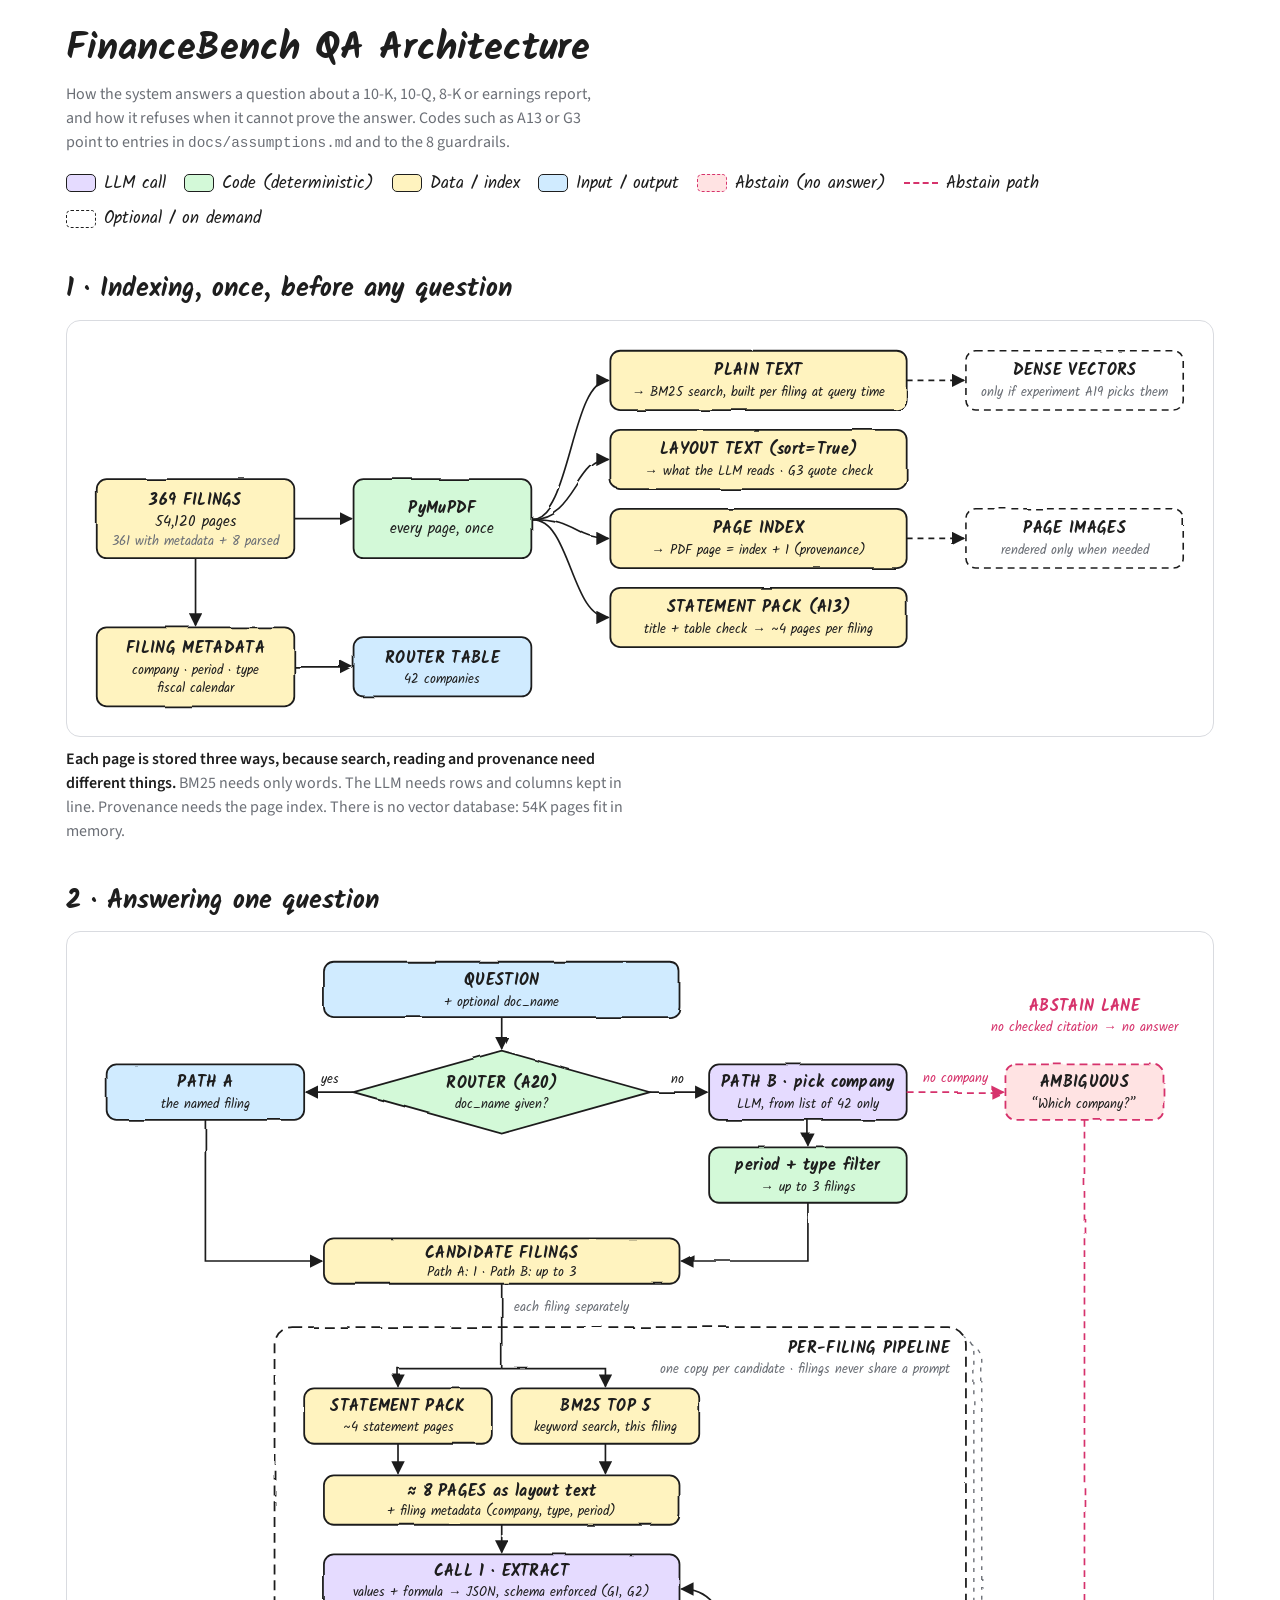
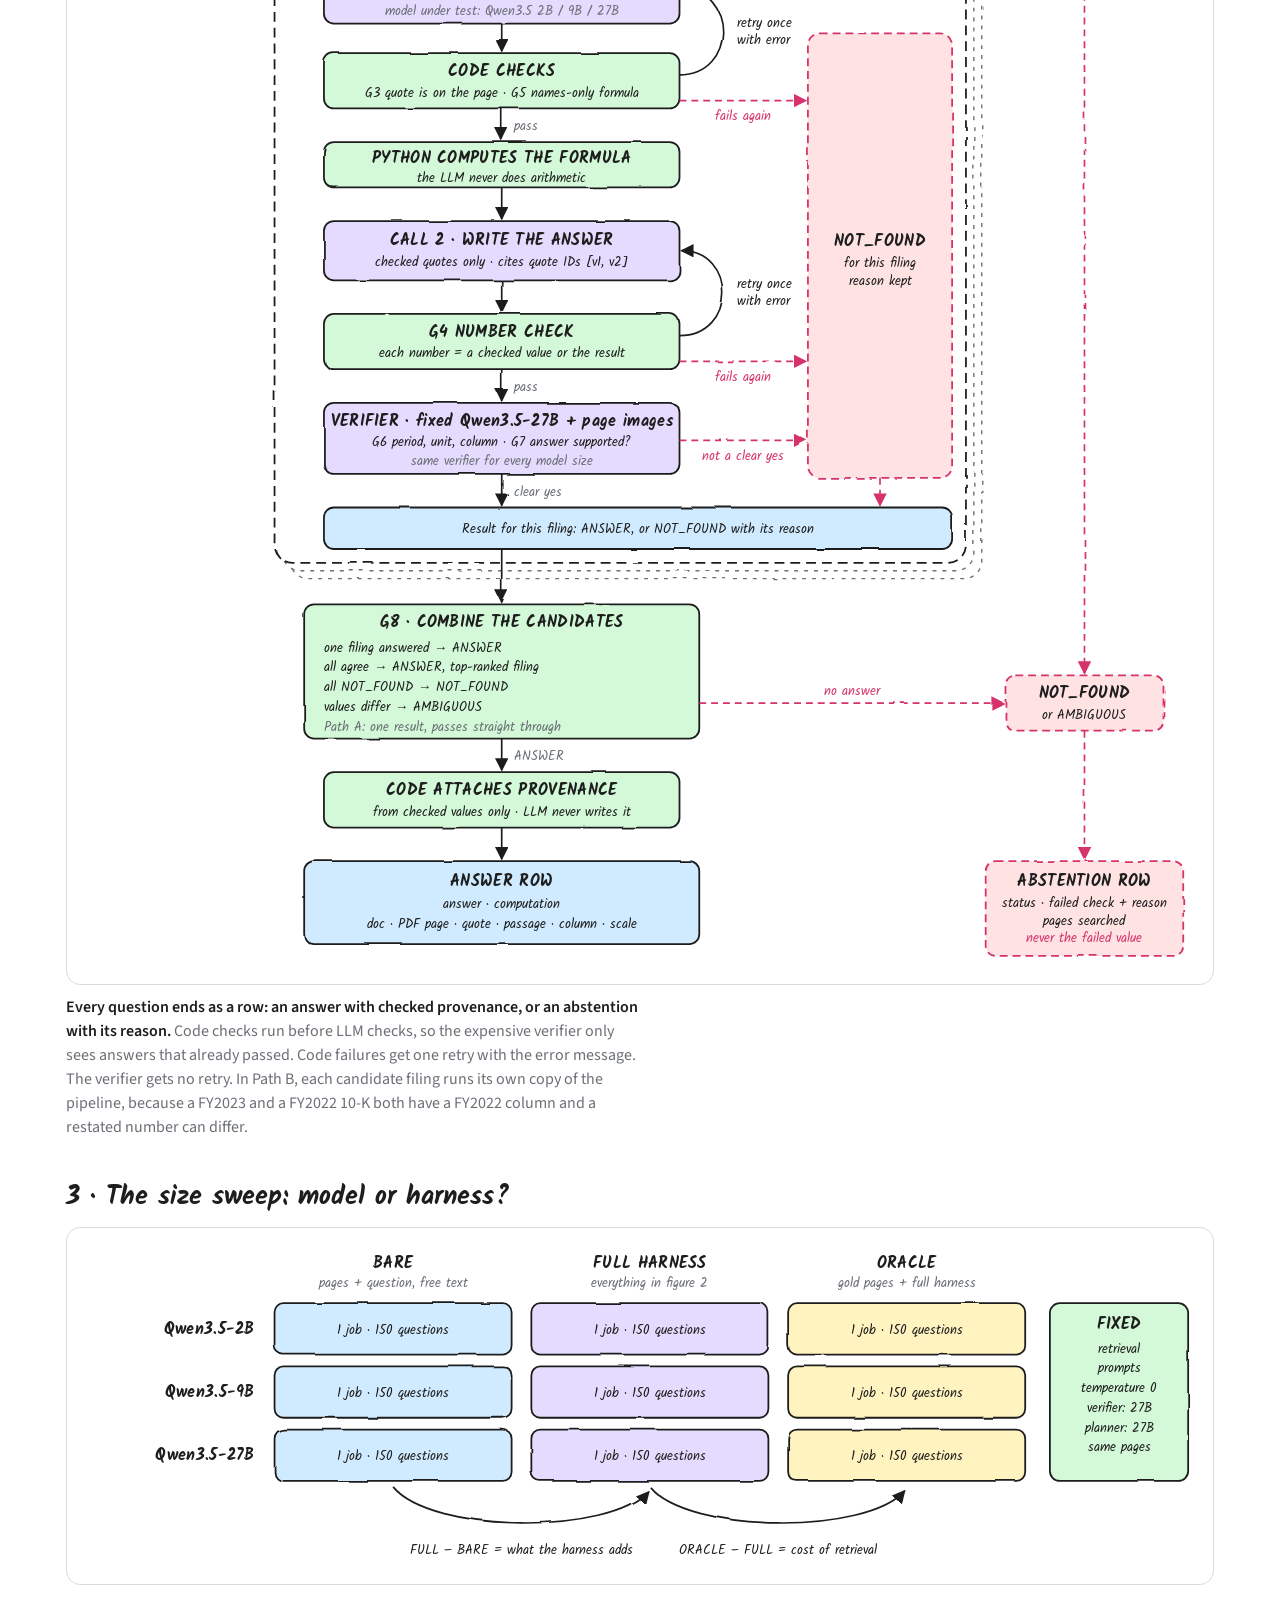
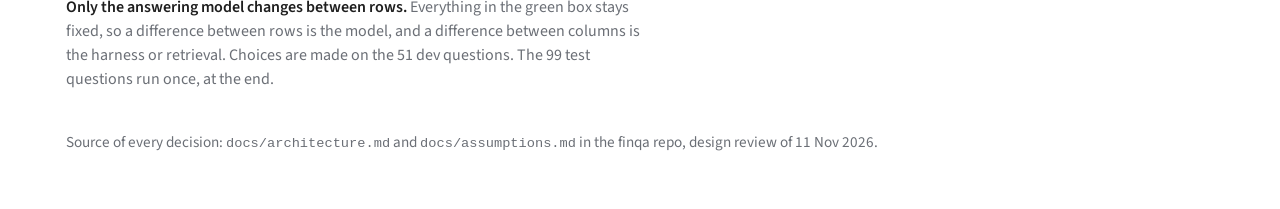
==== docs/diagrams/architecture.html @ 6e7d1ab0 "Record design review: assumptions, architecture, diagrams, dev/test split" ====
<!doctype html>
<html lang="en">
<head>
<meta charset="utf-8">
<meta name="viewport" content="width=device-width, initial-scale=1, viewport-fit=cover">
<title>FinanceBench QA Architecture</title>
<link rel="preconnect" href="https://fonts.googleapis.com">
<link rel="preconnect" href="https://fonts.gstatic.com" crossorigin>
<link rel="stylesheet" href="https://fonts.googleapis.com/css2?family=Kalam:wght@300;400;700&family=Source+Sans+3:wght@400;600&display=swap">
<style>
/* Layout: a whiteboard sheet. Header + legend, then three hand-drawn figures stacked, each scrolls sideways on phones. */
:root{
  --paper:#ffffff; --ink:#1e1e1e; --muted:#6b6f76; --rule:#d9dbe0;
  --llm:#e5dbff; --code:#d3f9d8; --data:#fff3bf; --io:#d0ebff;
  --stop:#ffe3e3; --stop-ink:#d6336c;
  --hand:"Kalam","Comic Sans MS","Segoe Print",cursive;
  --body:"Source Sans 3","Segoe UI",system-ui,sans-serif;
}
@media (prefers-color-scheme: dark){:root:not([data-theme="light"]){
  --paper:#18191b; --ink:#e4e4e4; --muted:#9ba0a8; --rule:#34363a;
  --llm:#3a2f60; --code:#1f3f2b; --data:#4a3f14; --io:#1b3a57;
  --stop:#4a1f2c; --stop-ink:#ff8fab; color-scheme:dark}}
:root[data-theme="dark"]{
  --paper:#18191b; --ink:#e4e4e4; --muted:#9ba0a8; --rule:#34363a;
  --llm:#3a2f60; --code:#1f3f2b; --data:#4a3f14; --io:#1b3a57;
  --stop:#4a1f2c; --stop-ink:#ff8fab; color-scheme:dark}
body{background:var(--paper);color:var(--ink);font-family:var(--body);font-size:16px;line-height:1.5}
.wrap{max-width:1180px;margin:0 auto;padding-block:28px 56px;
  padding-left:max(16px,env(safe-area-inset-left,0px));padding-right:max(16px,env(safe-area-inset-right,0px));
  display:grid;gap:40px}
header{display:grid;gap:12px}
h1{font-family:var(--hand);font-weight:700;font-size:2.4rem;line-height:1.1;margin:0;text-wrap:balance}
h2{font-family:var(--hand);font-weight:700;font-size:1.6rem;margin:0;text-wrap:balance}
.lede{margin:0;max-width:68ch;color:var(--muted)}
.legend{display:flex;flex-wrap:wrap;gap:10px 18px;margin:4px 0 0;padding:0;list-style:none;font-family:var(--hand);font-size:1.05rem}
.legend li{display:flex;align-items:center;gap:8px}
.sw{width:30px;height:18px;border:1.8px solid var(--ink);border-radius:5px;flex:none}
.sw.llm{background:var(--llm)}.sw.code{background:var(--code)}.sw.data{background:var(--data)}.sw.io{background:var(--io)}
.sw.stop{background:var(--stop);border:1.8px dashed var(--stop-ink)}
.sw.opt{background:transparent;border-style:dashed}
.ln{width:34px;height:0;border-top:2px dashed var(--stop-ink);flex:none}
figure{margin:0;display:grid;gap:10px}
.scroll{overflow-x:auto;border:1.5px solid var(--rule);border-radius:14px;padding:10px}
.dia{display:block;width:100%;min-width:880px;height:auto;color:var(--ink)}
figcaption{max-width:72ch;color:var(--muted)}
figcaption b{color:var(--ink);font-weight:600}
.dia text{fill:currentColor;font-family:var(--hand);font-size:15px}
.dia .t{font-weight:700;font-size:16px;letter-spacing:.02em}
.dia .s{font-size:13.5px}
.dia .m{fill:var(--muted)}
.dia .r{fill:var(--stop-ink)}
.dia .llm{fill:var(--llm);stroke:currentColor;stroke-width:1.8}
.dia .code{fill:var(--code);stroke:currentColor;stroke-width:1.8}
.dia .data{fill:var(--data);stroke:currentColor;stroke-width:1.8}
.dia .io{fill:var(--io);stroke:currentColor;stroke-width:1.8}
.dia .stopbox{fill:var(--stop);stroke:var(--stop-ink);stroke-width:1.8;stroke-dasharray:8 5}
.dia .opt{fill:var(--paper);stroke:currentColor;stroke-width:1.6;stroke-dasharray:7 5}
.dia .cont{fill:var(--paper);stroke:currentColor;stroke-width:1.8;stroke-dasharray:10 6}
.dia .shadow{fill:var(--paper);stroke:var(--muted);stroke-width:1.4;stroke-dasharray:4 6}
.dia .ar{fill:none;stroke:currentColor;stroke-width:1.7}
.dia .ar.stop{stroke:var(--stop-ink);stroke-dasharray:7 5}
.dia .ar.optl{stroke-dasharray:6 5}
.dia .mk{fill:currentColor}
.dia .mkstop{fill:var(--stop-ink)}
footer{color:var(--muted);font-size:.95rem}
code{font-family:ui-monospace,SFMono-Regular,Menlo,monospace;font-size:.9em}
@media (max-width:520px){h1{font-size:1.9rem}}
</style>
<style>html,body{margin:0}*{box-sizing:border-box}</style>
</head>
<body>

<div class="wrap">
  <header>
    <h1>FinanceBench QA Architecture</h1>
    <p class="lede">How the system answers a question about a 10-K, 10-Q, 8-K or earnings report, and how it refuses when it cannot prove the answer. Codes such as A13 or G3 point to entries in <code>docs/assumptions.md</code> and to the 8 guardrails.</p>
    <ul class="legend" aria-label="Legend">
      <li><span class="sw llm"></span>LLM call</li>
      <li><span class="sw code"></span>Code (deterministic)</li>
      <li><span class="sw data"></span>Data / index</li>
      <li><span class="sw io"></span>Input / output</li>
      <li><span class="sw stop"></span>Abstain (no answer)</li>
      <li><span class="ln"></span>Abstain path</li>
      <li><span class="sw opt"></span>Optional / on demand</li>
    </ul>
  </header>

  <!-- FIGURE 1: OFFLINE -->
  <figure>
    <h2>1 · Indexing, once, before any question</h2>
    <div class="scroll">
    <svg class="dia" viewBox="0 0 1140 400" role="img" aria-label="369 PDF filings are parsed once by PyMuPDF into plain text for search, layout text for the LLM, page indexes for provenance, and a statement pack per filing. Metadata feeds the router. Dense vectors and page images are optional.">
      <defs>
        <filter id="rg1" x="-3%" y="-3%" width="106%" height="106%"><feTurbulence type="fractalNoise" baseFrequency="0.022" numOctaves="2" seed="4"/><feDisplacementMap in="SourceGraphic" scale="2.6"/></filter>
        <marker id="ak1" viewBox="0 0 10 10" refX="9" refY="5" markerWidth="8" markerHeight="8" orient="auto-start-reverse"><path class="mk" d="M0,0 L10,5 L0,10 z"/></marker>
      </defs>
      <g filter="url(#rg1)">
        <rect class="data" x="20" y="150" width="200" height="80" rx="10"/>
        <rect class="code" x="280" y="150" width="180" height="80" rx="10"/>
        <rect class="data" x="540" y="20" width="300" height="60" rx="10"/>
        <rect class="data" x="540" y="100" width="300" height="60" rx="10"/>
        <rect class="data" x="540" y="180" width="300" height="60" rx="10"/>
        <rect class="data" x="540" y="260" width="300" height="60" rx="10"/>
        <rect class="opt" x="900" y="20" width="220" height="60" rx="10"/>
        <rect class="opt" x="900" y="180" width="220" height="60" rx="10"/>
        <rect class="data" x="20" y="300" width="200" height="80" rx="10"/>
        <rect class="io" x="280" y="310" width="180" height="60" rx="10"/>
        <path class="ar" d="M220,190 H278" marker-end="url(#ak1)"/>
        <path class="ar" d="M460,190 C500,190 500,50 538,50" marker-end="url(#ak1)"/>
        <path class="ar" d="M460,190 C505,190 505,130 538,130" marker-end="url(#ak1)"/>
        <path class="ar" d="M460,190 C505,190 505,210 538,210" marker-end="url(#ak1)"/>
        <path class="ar" d="M460,190 C500,190 500,290 538,290" marker-end="url(#ak1)"/>
        <path class="ar optl" d="M840,50 H898" marker-end="url(#ak1)"/>
        <path class="ar optl" d="M840,210 H898" marker-end="url(#ak1)"/>
        <path class="ar" d="M120,230 V298" marker-end="url(#ak1)"/>
        <path class="ar" d="M220,340 H278" marker-end="url(#ak1)"/>
      </g>
      <text class="t" x="120" y="176" text-anchor="middle">369 FILINGS</text>
      <text x="120" y="197" text-anchor="middle">54,120 pages</text>
      <text class="s m" x="120" y="217" text-anchor="middle">361 with metadata + 8 parsed</text>
      <text class="t" x="370" y="184" text-anchor="middle">PyMuPDF</text>
      <text x="370" y="205" text-anchor="middle">every page, once</text>
      <text class="t" x="690" y="45" text-anchor="middle">PLAIN TEXT</text>
      <text class="s" x="690" y="66" text-anchor="middle">→ BM25 search, built per filing at query time</text>
      <text class="t" x="690" y="125" text-anchor="middle">LAYOUT TEXT (sort=True)</text>
      <text class="s" x="690" y="146" text-anchor="middle">→ what the LLM reads · G3 quote check</text>
      <text class="t" x="690" y="205" text-anchor="middle">PAGE INDEX</text>
      <text class="s" x="690" y="226" text-anchor="middle">→ PDF page = index + 1 (provenance)</text>
      <text class="t" x="690" y="285" text-anchor="middle">STATEMENT PACK (A13)</text>
      <text class="s" x="690" y="306" text-anchor="middle">title + table check → ~4 pages per filing</text>
      <text class="t" x="1010" y="45" text-anchor="middle">DENSE VECTORS</text>
      <text class="s m" x="1010" y="66" text-anchor="middle">only if experiment A19 picks them</text>
      <text class="t" x="1010" y="205" text-anchor="middle">PAGE IMAGES</text>
      <text class="s m" x="1010" y="226" text-anchor="middle">rendered only when needed</text>
      <text class="t" x="120" y="326" text-anchor="middle">FILING METADATA</text>
      <text class="s" x="120" y="347" text-anchor="middle">company · period · type</text>
      <text class="s" x="120" y="366" text-anchor="middle">fiscal calendar</text>
      <text class="t" x="370" y="336" text-anchor="middle">ROUTER TABLE</text>
      <text class="s" x="370" y="356" text-anchor="middle">42 companies</text>
    </svg>
    </div>
    <figcaption><b>Each page is stored three ways, because search, reading and provenance need different things.</b> BM25 needs only words. The LLM needs rows and columns kept in line. Provenance needs the page index. There is no vector database: 54K pages fit in memory.</figcaption>
  </figure>

  <!-- FIGURE 2: ONLINE -->
  <figure>
    <h2>2 · Answering one question</h2>
    <div class="scroll">
    <svg class="dia" viewBox="0 0 1140 1652" role="img" aria-label="A question goes through the router to up to three candidate filings. Each filing runs its own pipeline: retrieval, call 1 extracts values and a formula, code checks quotes and the formula, Python computes, call 2 writes the answer, code checks the numbers, a fixed 27B verifier checks against page images. Any failure leads to NOT_FOUND for that filing. G8 combines the filings. Code attaches the provenance to an answer. Abstentions produce a row with the reason and never the failed value.">
      <defs>
        <filter id="rg2" x="-3%" y="-3%" width="106%" height="106%"><feTurbulence type="fractalNoise" baseFrequency="0.022" numOctaves="2" seed="7"/><feDisplacementMap in="SourceGraphic" scale="2.6"/></filter>
        <marker id="ak2" viewBox="0 0 10 10" refX="9" refY="5" markerWidth="8" markerHeight="8" orient="auto-start-reverse"><path class="mk" d="M0,0 L10,5 L0,10 z"/></marker>
        <marker id="as2" viewBox="0 0 10 10" refX="9" refY="5" markerWidth="8" markerHeight="8" orient="auto-start-reverse"><path class="mkstop" d="M0,0 L10,5 L0,10 z"/></marker>
      </defs>

      <g filter="url(#rg2)">
        <!-- input + router -->
        <rect class="io" x="250" y="20" width="360" height="56" rx="10"/>
        <path class="ar" d="M430,76 V108" marker-end="url(#ak2)"/>
        <polygon class="code" points="280,152 430,110 580,152 430,194"/>
        <path class="ar" d="M280,152 H232" marker-end="url(#ak2)"/>
        <rect class="io" x="30" y="124" width="200" height="56" rx="10"/>
        <path class="ar" d="M580,152 H638" marker-end="url(#ak2)"/>
        <rect class="llm" x="640" y="124" width="200" height="56" rx="10"/>
        <path class="ar" d="M740,180 V206" marker-end="url(#ak2)"/>
        <rect class="code" x="640" y="208" width="200" height="56" rx="10"/>
        <path class="ar stop" d="M840,152 H938" marker-end="url(#as2)"/>
        <rect class="stopbox" x="940" y="124" width="160" height="56" rx="10"/>
        <!-- candidates -->
        <rect class="data" x="250" y="300" width="360" height="46" rx="10"/>
        <path class="ar" d="M130,180 V323 H248" marker-end="url(#ak2)"/>
        <path class="ar" d="M740,264 V323 H612" marker-end="url(#ak2)"/>
        <!-- per-filing container, stacked to show copies -->
        <rect class="shadow" x="216" y="406" width="700" height="846" rx="18"/>
        <rect class="shadow" x="208" y="398" width="700" height="846" rx="18"/>
        <rect class="cont" x="200" y="390" width="700" height="846" rx="18"/>
        <path class="ar" d="M430,346 V432"/>
        <path class="ar" d="M430,432 H325 V450" marker-end="url(#ak2)"/>
        <path class="ar" d="M430,432 H535 V450" marker-end="url(#ak2)"/>
        <rect class="data" x="230" y="452" width="190" height="56" rx="10"/>
        <rect class="data" x="440" y="452" width="190" height="56" rx="10"/>
        <path class="ar" d="M325,508 V538" marker-end="url(#ak2)"/>
        <path class="ar" d="M535,508 V538" marker-end="url(#ak2)"/>
        <rect class="data" x="250" y="540" width="360" height="50" rx="10"/>
        <path class="ar" d="M430,590 V618" marker-end="url(#ak2)"/>
        <rect class="llm" x="250" y="620" width="360" height="70" rx="10"/>
        <path class="ar" d="M430,690 V718" marker-end="url(#ak2)"/>
        <rect class="code" x="250" y="720" width="360" height="56" rx="10"/>
        <path class="ar" d="M610,742 C668,742 668,655 612,655" marker-end="url(#ak2)"/>
        <path class="ar stop" d="M610,768 H738" marker-end="url(#as2)"/>
        <path class="ar" d="M430,776 V808" marker-end="url(#ak2)"/>
        <rect class="code" x="250" y="810" width="360" height="46" rx="10"/>
        <path class="ar" d="M430,856 V888" marker-end="url(#ak2)"/>
        <rect class="llm" x="250" y="890" width="360" height="60" rx="10"/>
        <path class="ar" d="M430,950 V982" marker-end="url(#ak2)"/>
        <rect class="code" x="250" y="984" width="360" height="56" rx="10"/>
        <path class="ar" d="M610,1006 C668,1006 668,920 612,920" marker-end="url(#ak2)"/>
        <path class="ar stop" d="M610,1032 H738" marker-end="url(#as2)"/>
        <path class="ar" d="M430,1040 V1072" marker-end="url(#ak2)"/>
        <rect class="llm" x="250" y="1074" width="360" height="72" rx="10"/>
        <path class="ar stop" d="M610,1112 H738" marker-end="url(#as2)"/>
        <rect class="stopbox" x="740" y="700" width="146" height="450" rx="12"/>
        <path class="ar" d="M430,1146 V1178" marker-end="url(#ak2)"/>
        <path class="ar stop" d="M813,1150 V1178" marker-end="url(#as2)"/>
        <rect class="io" x="250" y="1180" width="636" height="42" rx="10"/>
        <!-- combine -->
        <path class="ar" d="M430,1222 V1276" marker-end="url(#ak2)"/>
        <rect class="code" x="230" y="1278" width="400" height="136" rx="10"/>
        <path class="ar stop" d="M630,1378 H938" marker-end="url(#as2)"/>
        <rect class="stopbox" x="940" y="1350" width="160" height="56" rx="10"/>
        <path class="ar" d="M430,1414 V1446" marker-end="url(#ak2)"/>
        <rect class="code" x="250" y="1448" width="360" height="56" rx="10"/>
        <path class="ar" d="M430,1504 V1536" marker-end="url(#ak2)"/>
        <rect class="io" x="230" y="1538" width="400" height="84" rx="10"/>
        <!-- abstain lane -->
        <path class="ar stop" d="M1020,180 V1348" marker-end="url(#as2)"/>
        <path class="ar stop" d="M1020,1406 V1536" marker-end="url(#as2)"/>
        <rect class="stopbox" x="920" y="1538" width="200" height="96" rx="10"/>
      </g>

      <!-- labels: input + router -->
      <text class="t" x="430" y="44" text-anchor="middle">QUESTION</text>
      <text class="s" x="430" y="65" text-anchor="middle">+ optional doc_name</text>
      <text class="t" x="430" y="148" text-anchor="middle">ROUTER (A20)</text>
      <text class="s" x="430" y="168" text-anchor="middle">doc_name given?</text>
      <text class="s" x="256" y="143" text-anchor="middle">yes</text>
      <text class="t" x="130" y="147" text-anchor="middle">PATH A</text>
      <text class="s" x="130" y="168" text-anchor="middle">the named filing</text>
      <text class="s" x="608" y="143" text-anchor="middle">no</text>
      <text class="t" x="740" y="147" text-anchor="middle">PATH B · pick company</text>
      <text class="s" x="740" y="168" text-anchor="middle">LLM, from list of 42 only</text>
      <text class="t" x="740" y="231" text-anchor="middle">period + type filter</text>
      <text class="s" x="740" y="252" text-anchor="middle">→ up to 3 filings</text>
      <text class="s r" x="889" y="142" text-anchor="middle">no company</text>
      <text class="t r" x="1020" y="70" text-anchor="middle">ABSTAIN LANE</text>
      <text class="s r" x="1020" y="90" text-anchor="middle">no checked citation → no answer</text>
      <text class="t" x="1020" y="147" text-anchor="middle">AMBIGUOUS</text>
      <text class="s" x="1020" y="168" text-anchor="middle">“Which company?”</text>
      <text class="t" x="430" y="320" text-anchor="middle">CANDIDATE FILINGS</text>
      <text class="s" x="430" y="338" text-anchor="middle">Path A: 1 · Path B: up to 3</text>
      <text class="s m" x="442" y="374">each filing separately</text>

      <!-- container -->
      <text class="t" x="884" y="416" text-anchor="end">PER-FILING PIPELINE</text>
      <text class="s m" x="884" y="436" text-anchor="end">one copy per candidate · filings never share a prompt</text>
      <text class="t" x="325" y="475" text-anchor="middle">STATEMENT PACK</text>
      <text class="s" x="325" y="495" text-anchor="middle">~4 statement pages</text>
      <text class="t" x="535" y="475" text-anchor="middle">BM25 TOP 5</text>
      <text class="s" x="535" y="495" text-anchor="middle">keyword search, this filing</text>
      <text class="t" x="430" y="561" text-anchor="middle">≈ 8 PAGES as layout text</text>
      <text class="s" x="430" y="580" text-anchor="middle">+ filing metadata (company, type, period)</text>
      <text class="t" x="430" y="642" text-anchor="middle">CALL 1 · EXTRACT</text>
      <text class="s" x="430" y="662" text-anchor="middle">values + formula → JSON, schema enforced (G1, G2)</text>
      <text class="s m" x="430" y="681" text-anchor="middle">model under test: Qwen3.5 2B / 9B / 27B</text>
      <text class="t" x="430" y="743" text-anchor="middle">CODE CHECKS</text>
      <text class="s" x="430" y="764" text-anchor="middle">G3 quote is on the page · G5 names-only formula</text>
      <text class="s" x="668" y="694">retry once</text>
      <text class="s" x="668" y="711">with error</text>
      <text class="s r" x="674" y="788" text-anchor="middle">fails again</text>
      <text class="s m" x="442" y="798">pass</text>
      <text class="t" x="430" y="831" text-anchor="middle">PYTHON COMPUTES THE FORMULA</text>
      <text class="s" x="430" y="850" text-anchor="middle">the LLM never does arithmetic</text>
      <text class="t" x="430" y="914" text-anchor="middle">CALL 2 · WRITE THE ANSWER</text>
      <text class="s" x="430" y="935" text-anchor="middle">checked quotes only · cites quote IDs [v1, v2]</text>
      <text class="t" x="430" y="1007" text-anchor="middle">G4 NUMBER CHECK</text>
      <text class="s" x="430" y="1028" text-anchor="middle">each number = a checked value or the result</text>
      <text class="s" x="668" y="958">retry once</text>
      <text class="s" x="668" y="975">with error</text>
      <text class="s r" x="674" y="1052" text-anchor="middle">fails again</text>
      <text class="s m" x="442" y="1062">pass</text>
      <text class="t" x="430" y="1097" text-anchor="middle">VERIFIER · fixed Qwen3.5-27B + page images</text>
      <text class="s" x="430" y="1118" text-anchor="middle">G6 period, unit, column · G7 answer supported?</text>
      <text class="s m" x="430" y="1137" text-anchor="middle">same verifier for every model size</text>
      <text class="s r" x="674" y="1132" text-anchor="middle">not a clear yes</text>
      <text class="t" x="813" y="915" text-anchor="middle">NOT_FOUND</text>
      <text class="s" x="813" y="936" text-anchor="middle">for this filing</text>
      <text class="s" x="813" y="955" text-anchor="middle">reason kept</text>
      <text class="s m" x="442" y="1168">clear yes</text>
      <text class="s" x="568" y="1206" text-anchor="middle">Result for this filing: ANSWER, or NOT_FOUND with its reason</text>

      <!-- combine + output -->
      <text class="t" x="430" y="1301" text-anchor="middle">G8 · COMBINE THE CANDIDATES</text>
      <text class="s" x="250" y="1326">one filing answered → ANSWER</text>
      <text class="s" x="250" y="1346">all agree → ANSWER, top-ranked filing</text>
      <text class="s" x="250" y="1366">all NOT_FOUND → NOT_FOUND</text>
      <text class="s" x="250" y="1386">values differ → AMBIGUOUS</text>
      <text class="s m" x="250" y="1406">Path A: one result, passes straight through</text>
      <text class="s r" x="785" y="1370" text-anchor="middle">no answer</text>
      <text class="t" x="1020" y="1373" text-anchor="middle">NOT_FOUND</text>
      <text class="s" x="1020" y="1394" text-anchor="middle">or AMBIGUOUS</text>
      <text class="s m" x="442" y="1436">ANSWER</text>
      <text class="t" x="430" y="1471" text-anchor="middle">CODE ATTACHES PROVENANCE</text>
      <text class="s" x="430" y="1492" text-anchor="middle">from checked values only · LLM never writes it</text>
      <text class="t" x="430" y="1563" text-anchor="middle">ANSWER ROW</text>
      <text class="s" x="430" y="1585" text-anchor="middle">answer · computation</text>
      <text class="s" x="430" y="1606" text-anchor="middle">doc · PDF page · quote · passage · column · scale</text>
      <text class="t" x="1020" y="1563" text-anchor="middle">ABSTENTION ROW</text>
      <text class="s" x="1020" y="1584" text-anchor="middle">status · failed check + reason</text>
      <text class="s" x="1020" y="1603" text-anchor="middle">pages searched</text>
      <text class="s r" x="1020" y="1620" text-anchor="middle">never the failed value</text>
    </svg>
    </div>
    <figcaption><b>Every question ends as a row: an answer with checked provenance, or an abstention with its reason.</b> Code checks run before LLM checks, so the expensive verifier only sees answers that already passed. Code failures get one retry with the error message. The verifier gets no retry. In Path B, each candidate filing runs its own copy of the pipeline, because a FY2023 and a FY2022 10-K both have a FY2022 column and a restated number can differ.</figcaption>
  </figure>

  <!-- FIGURE 3: EXPERIMENTS -->
  <figure>
    <h2>3 · The size sweep: model or harness?</h2>
    <div class="scroll">
    <svg class="dia" viewBox="0 0 1140 340" role="img" aria-label="Nine Slurm jobs: three Qwen3.5 sizes, 2B, 9B and 27B, times three settings: bare, full harness, and oracle pages. Full minus bare is the harness contribution. Oracle minus full is the cost of retrieval errors.">
      <defs>
        <filter id="rg3" x="-3%" y="-3%" width="106%" height="106%"><feTurbulence type="fractalNoise" baseFrequency="0.022" numOctaves="2" seed="11"/><feDisplacementMap in="SourceGraphic" scale="2.6"/></filter>
        <marker id="ak3" viewBox="0 0 10 10" refX="9" refY="5" markerWidth="8" markerHeight="8" orient="auto-start-reverse"><path class="mk" d="M0,0 L10,5 L0,10 z"/></marker>
      </defs>
      <g filter="url(#rg3)">
        <rect class="io" x="200" y="66" width="240" height="52" rx="9"/>
        <rect class="io" x="200" y="130" width="240" height="52" rx="9"/>
        <rect class="io" x="200" y="194" width="240" height="52" rx="9"/>
        <rect class="llm" x="460" y="66" width="240" height="52" rx="9"/>
        <rect class="llm" x="460" y="130" width="240" height="52" rx="9"/>
        <rect class="llm" x="460" y="194" width="240" height="52" rx="9"/>
        <rect class="data" x="720" y="66" width="240" height="52" rx="9"/>
        <rect class="data" x="720" y="130" width="240" height="52" rx="9"/>
        <rect class="data" x="720" y="194" width="240" height="52" rx="9"/>
        <rect class="code" x="985" y="66" width="140" height="180" rx="10"/>
        <path class="ar" d="M320,252 C360,300 540,300 578,256" marker-end="url(#ak3)"/>
        <path class="ar" d="M580,252 C620,300 800,300 838,256" marker-end="url(#ak3)"/>
      </g>
      <text class="t" x="320" y="30" text-anchor="middle">BARE</text>
      <text class="s m" x="320" y="50" text-anchor="middle">pages + question, free text</text>
      <text class="t" x="580" y="30" text-anchor="middle">FULL HARNESS</text>
      <text class="s m" x="580" y="50" text-anchor="middle">everything in figure 2</text>
      <text class="t" x="840" y="30" text-anchor="middle">ORACLE</text>
      <text class="s m" x="840" y="50" text-anchor="middle">gold pages + full harness</text>
      <text class="t" x="180" y="97" text-anchor="end">Qwen3.5-2B</text>
      <text class="t" x="180" y="161" text-anchor="end">Qwen3.5-9B</text>
      <text class="t" x="180" y="225" text-anchor="end">Qwen3.5-27B</text>
      <text class="s" x="320" y="97" text-anchor="middle">1 job · 150 questions</text>
      <text class="s" x="320" y="161" text-anchor="middle">1 job · 150 questions</text>
      <text class="s" x="320" y="225" text-anchor="middle">1 job · 150 questions</text>
      <text class="s" x="580" y="97" text-anchor="middle">1 job · 150 questions</text>
      <text class="s" x="580" y="161" text-anchor="middle">1 job · 150 questions</text>
      <text class="s" x="580" y="225" text-anchor="middle">1 job · 150 questions</text>
      <text class="s" x="840" y="97" text-anchor="middle">1 job · 150 questions</text>
      <text class="s" x="840" y="161" text-anchor="middle">1 job · 150 questions</text>
      <text class="s" x="840" y="225" text-anchor="middle">1 job · 150 questions</text>
      <text class="t" x="1055" y="92" text-anchor="middle">FIXED</text>
      <text class="s" x="1055" y="116" text-anchor="middle">retrieval</text>
      <text class="s" x="1055" y="136" text-anchor="middle">prompts</text>
      <text class="s" x="1055" y="156" text-anchor="middle">temperature 0</text>
      <text class="s" x="1055" y="176" text-anchor="middle">verifier: 27B</text>
      <text class="s" x="1055" y="196" text-anchor="middle">planner: 27B</text>
      <text class="s" x="1055" y="216" text-anchor="middle">same pages</text>
      <text class="s" x="450" y="320" text-anchor="middle">FULL − BARE = what the harness adds</text>
      <text class="s" x="710" y="320" text-anchor="middle">ORACLE − FULL = cost of retrieval</text>
    </svg>
    </div>
    <figcaption><b>Only the answering model changes between rows.</b> Everything in the green box stays fixed, so a difference between rows is the model, and a difference between columns is the harness or retrieval. Choices are made on the 51 dev questions. The 99 test questions run once, at the end.</figcaption>
  </figure>

  <footer>Source of every decision: <code>docs/architecture.md</code> and <code>docs/assumptions.md</code> in the finqa repo, design review of 11 Nov 2026.</footer>
</div>
</body>
</html>
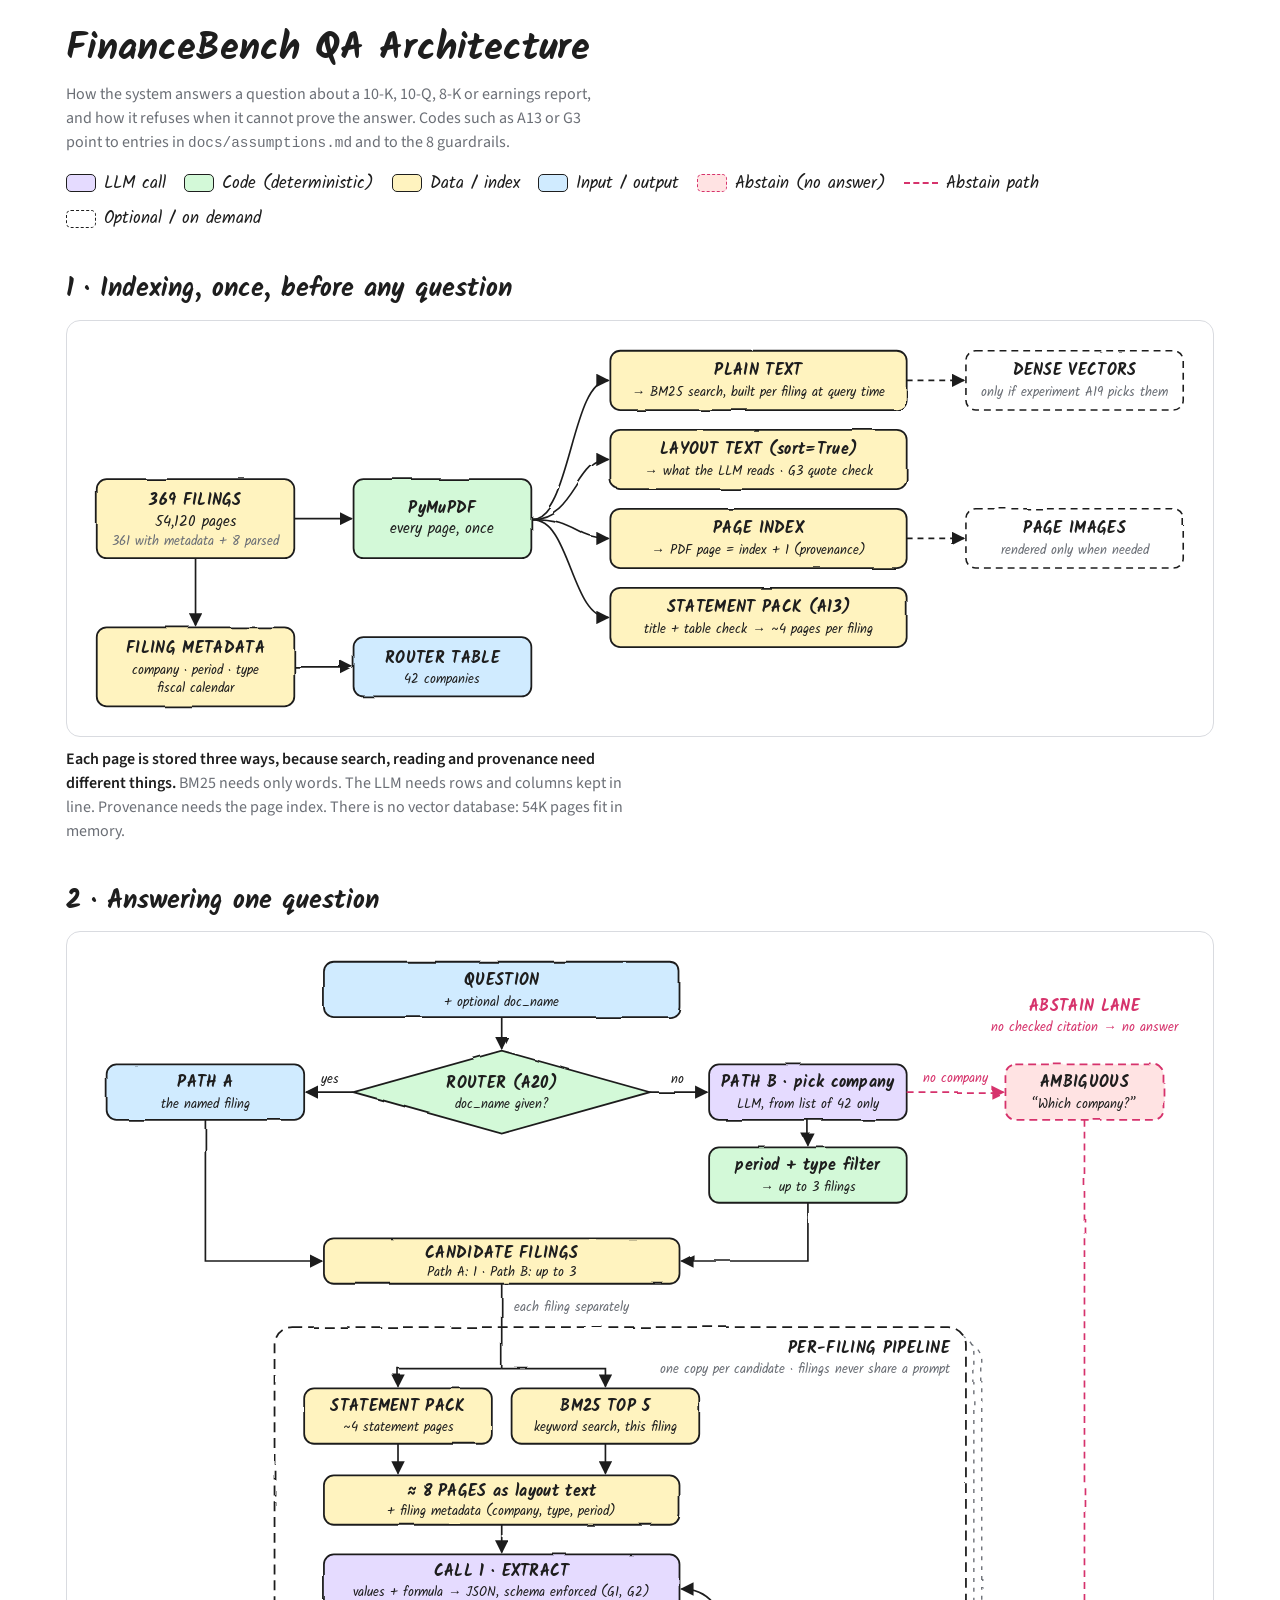
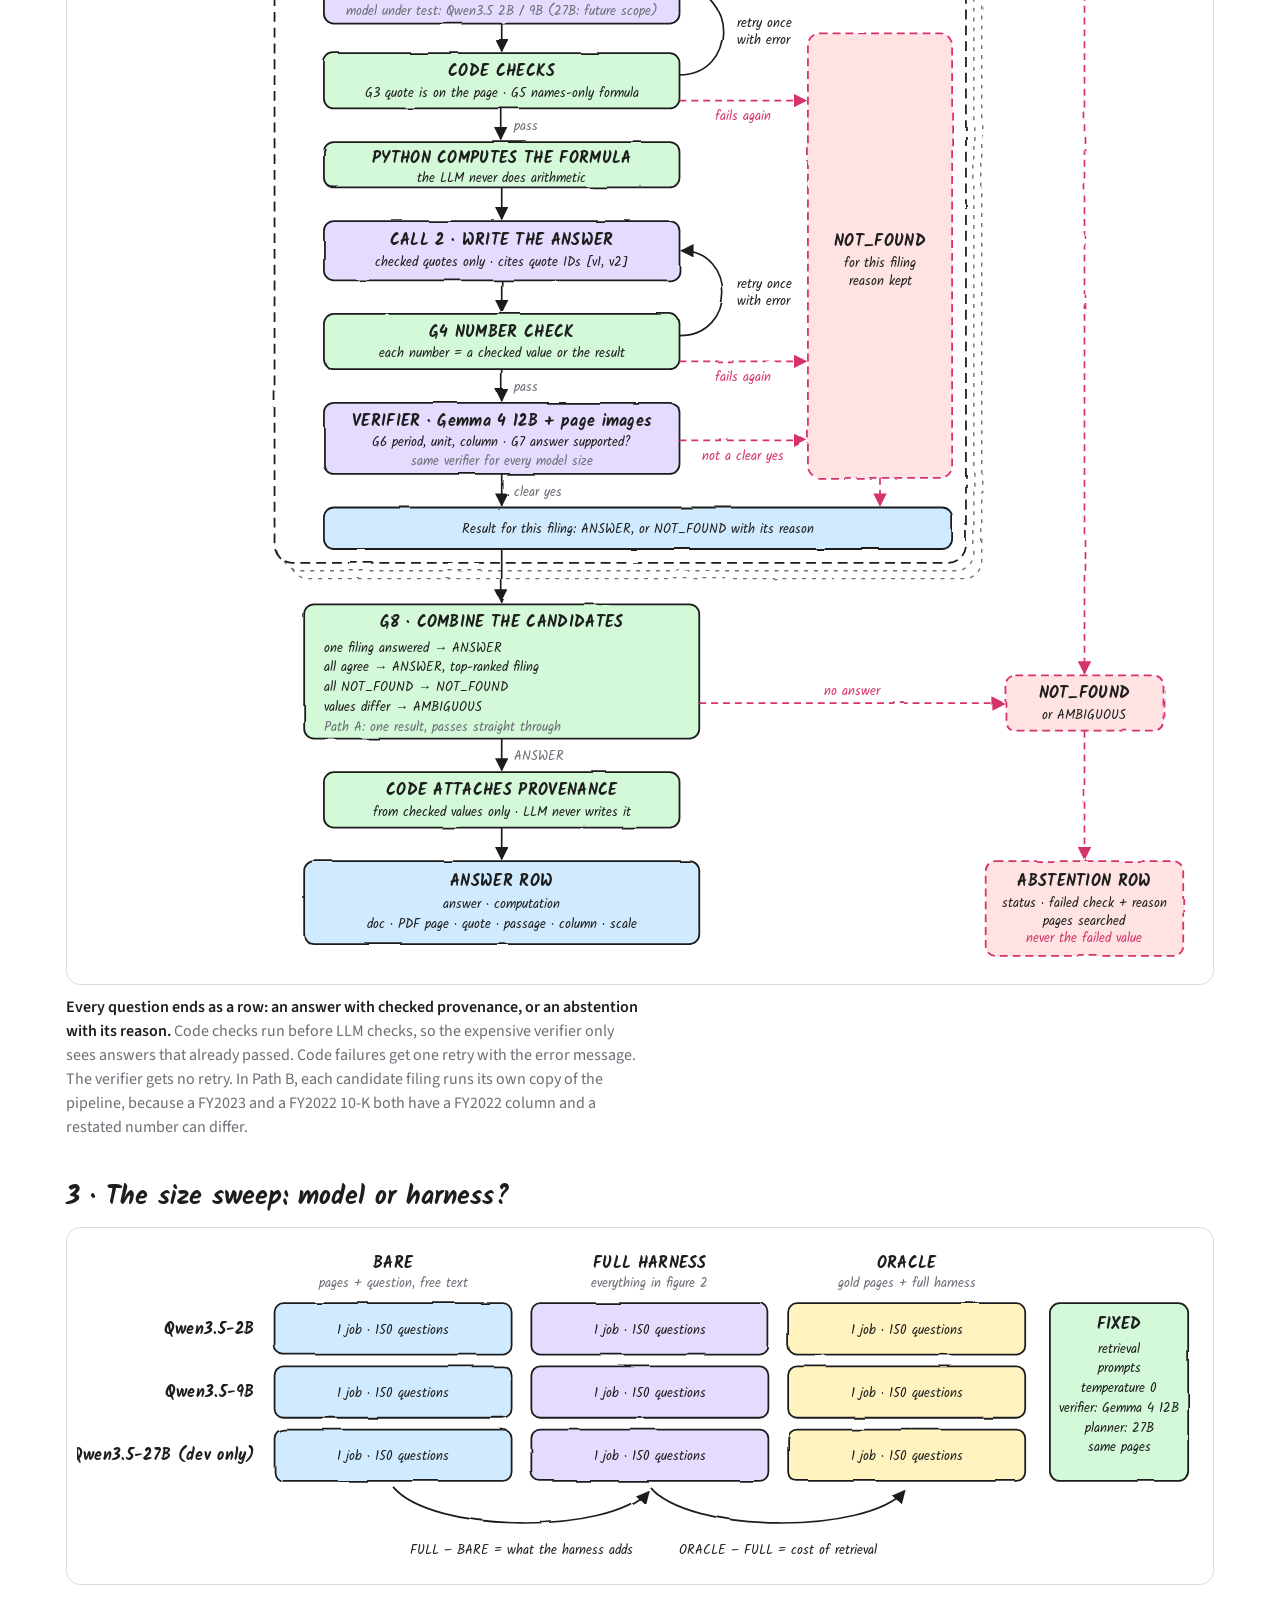
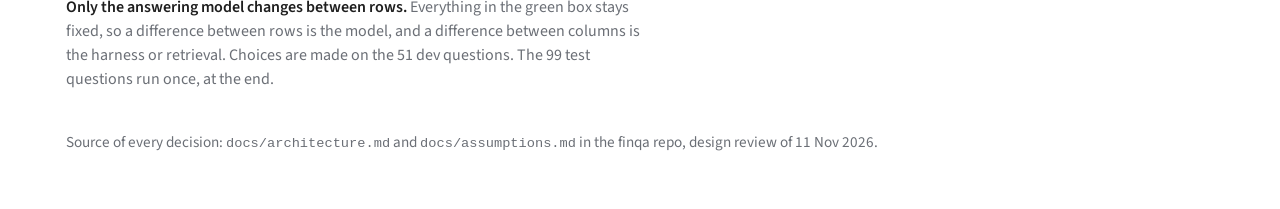
==== commit 7a9d587f: "README with full results, 2-page write-up, diagram updated for Gemma verifier and 2B/9B scope" ====
--- a/docs/diagrams/architecture.html
+++ b/docs/diagrams/architecture.html
@@ -146,7 +146,7 @@
   <figure>
     <h2>2 · Answering one question</h2>
     <div class="scroll">
-    <svg class="dia" viewBox="0 0 1140 1652" role="img" aria-label="A question goes through the router to up to three candidate filings. Each filing runs its own pipeline: retrieval, call 1 extracts values and a formula, code checks quotes and the formula, Python computes, call 2 writes the answer, code checks the numbers, a fixed 27B verifier checks against page images. Any failure leads to NOT_FOUND for that filing. G8 combines the filings. Code attaches the provenance to an answer. Abstentions produce a row with the reason and never the failed value.">
+    <svg class="dia" viewBox="0 0 1140 1652" role="img" aria-label="A question goes through the router to up to three candidate filings. Each filing runs its own pipeline: retrieval, call 1 extracts values and a formula, code checks quotes and the formula, Python computes, call 2 writes the answer, code checks the numbers, a fixed verifier checks against page images. Any failure leads to NOT_FOUND for that filing. G8 combines the filings. Code attaches the provenance to an answer. Abstentions produce a row with the reason and never the failed value.">
       <defs>
         <filter id="rg2" x="-3%" y="-3%" width="106%" height="106%"><feTurbulence type="fractalNoise" baseFrequency="0.022" numOctaves="2" seed="7"/><feDisplacementMap in="SourceGraphic" scale="2.6"/></filter>
         <marker id="ak2" viewBox="0 0 10 10" refX="9" refY="5" markerWidth="8" markerHeight="8" orient="auto-start-reverse"><path class="mk" d="M0,0 L10,5 L0,10 z"/></marker>
@@ -251,7 +251,7 @@
       <text class="s" x="430" y="580" text-anchor="middle">+ filing metadata (company, type, period)</text>
       <text class="t" x="430" y="642" text-anchor="middle">CALL 1 · EXTRACT</text>
       <text class="s" x="430" y="662" text-anchor="middle">values + formula → JSON, schema enforced (G1, G2)</text>
-      <text class="s m" x="430" y="681" text-anchor="middle">model under test: Qwen3.5 2B / 9B / 27B</text>
+      <text class="s m" x="430" y="681" text-anchor="middle">model under test: Qwen3.5 2B / 9B (27B: future scope)</text>
       <text class="t" x="430" y="743" text-anchor="middle">CODE CHECKS</text>
       <text class="s" x="430" y="764" text-anchor="middle">G3 quote is on the page · G5 names-only formula</text>
       <text class="s" x="668" y="694">retry once</text>
@@ -268,7 +268,7 @@
       <text class="s" x="668" y="975">with error</text>
       <text class="s r" x="674" y="1052" text-anchor="middle">fails again</text>
       <text class="s m" x="442" y="1062">pass</text>
-      <text class="t" x="430" y="1097" text-anchor="middle">VERIFIER · fixed Qwen3.5-27B + page images</text>
+      <text class="t" x="430" y="1097" text-anchor="middle">VERIFIER · Gemma 4 12B + page images</text>
       <text class="s" x="430" y="1118" text-anchor="middle">G6 period, unit, column · G7 answer supported?</text>
       <text class="s m" x="430" y="1137" text-anchor="middle">same verifier for every model size</text>
       <text class="s r" x="674" y="1132" text-anchor="middle">not a clear yes</text>
@@ -334,7 +334,7 @@
       <text class="s m" x="840" y="50" text-anchor="middle">gold pages + full harness</text>
       <text class="t" x="180" y="97" text-anchor="end">Qwen3.5-2B</text>
       <text class="t" x="180" y="161" text-anchor="end">Qwen3.5-9B</text>
-      <text class="t" x="180" y="225" text-anchor="end">Qwen3.5-27B</text>
+      <text class="t" x="180" y="225" text-anchor="end">Qwen3.5-27B (dev only)</text>
       <text class="s" x="320" y="97" text-anchor="middle">1 job · 150 questions</text>
       <text class="s" x="320" y="161" text-anchor="middle">1 job · 150 questions</text>
       <text class="s" x="320" y="225" text-anchor="middle">1 job · 150 questions</text>
@@ -348,7 +348,7 @@
       <text class="s" x="1055" y="116" text-anchor="middle">retrieval</text>
       <text class="s" x="1055" y="136" text-anchor="middle">prompts</text>
       <text class="s" x="1055" y="156" text-anchor="middle">temperature 0</text>
-      <text class="s" x="1055" y="176" text-anchor="middle">verifier: 27B</text>
+      <text class="s" x="1055" y="176" text-anchor="middle">verifier: Gemma 4 12B</text>
       <text class="s" x="1055" y="196" text-anchor="middle">planner: 27B</text>
       <text class="s" x="1055" y="216" text-anchor="middle">same pages</text>
       <text class="s" x="450" y="320" text-anchor="middle">FULL − BARE = what the harness adds</text>
